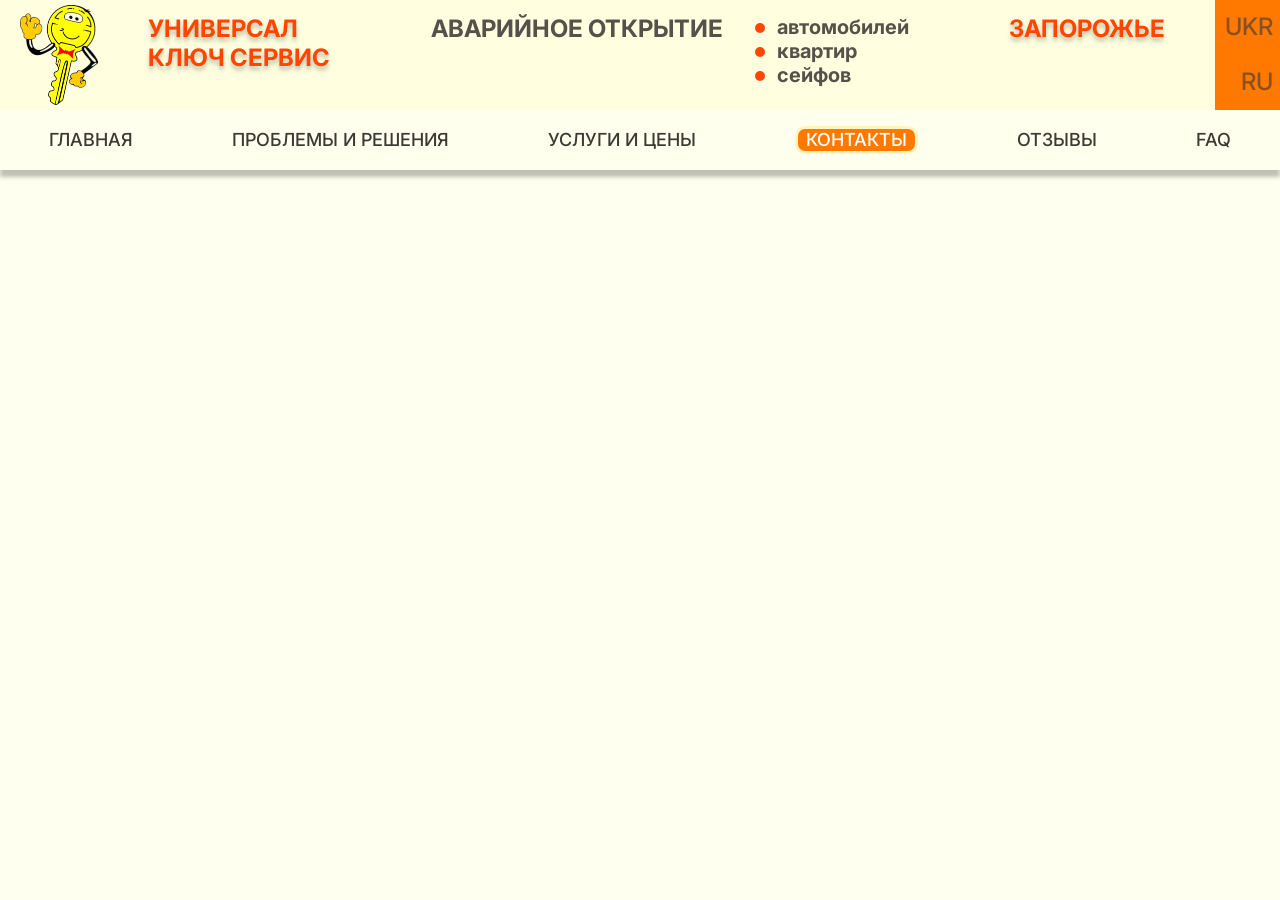
==== contacts.html @ 2f9678eb "add faq page" ====
<!doctype html>
<html lang="ru">
<head>
    <meta charset="UTF-8">
    <meta name="viewport"
          content="width=device-width, user-scalable=no, initial-scale=1.0, maximum-scale=1.0, minimum-scale=1.0">
    <meta http-equiv="X-UA-Compatible" content="ie=edge">

    <link rel="preconnect" href="https://fonts.googleapis.com">
    <link rel="preconnect" href="https://fonts.gstatic.com" crossorigin>
    <link href="https://fonts.googleapis.com/css2?family=Inter:wght@400;500;700&display=swap" rel="stylesheet">

    <link rel="shortcut icon" href="img/logo.ico">
    <link rel="stylesheet" href="css/bootstrap.min.css">
    <link rel="stylesheet" href="css/style.css">
    <title>Контакты</title>
</head>
<body>
<!--container-fluid-->
<div class="container-fluid">
    <!--    header-->
    <header class="header__header">
        <div class="header__burger">
            <div class="burger__line" id="burger-line">
                <span></span>
            </div>
        </div>
        <section class="header__top">
            <section class="header__top-left">
                <div class="header__logo">
                    <img src="img/logo.png" alt="logo">
                </div>
            </section>
            <section class="header__top-center">
                <div class="header__name">
                    <h1>УНИВЕРСАЛ КЛЮЧ СЕРВИС</h1>
                </div>
                <div class="header__description">
                    <h2>АВАРИЙНОЕ ОТКРЫТИЕ</h2>
                    <ul>
                        <li>автомобилей</li>
                        <li>квартир</li>
                        <li>сейфов</li>
                    </ul>
                </div>
                <div class="header__location">
                    <h2>ЗАПОРОЖЬЕ</h2>
                </div>
            </section>
            <section class="header__rop-right">
                <div class="header__language">
                    <div class="header__language-uk">
                        <a href="index-uk.html">UKR</a>
                    </div>
                    <div class="header__language-line"></div>
                    <div class="header__language-ru">
                        <a href="index.html">RU</a>
                    </div>
                </div>
            </section>
        </section>
        <nav class="header__nav">
            <ul class="nav__list" id="burger-content">
                <li class="nav__item">
                    <a href="index.html" class="nav__link">ГЛАВНАЯ</a>
                </li>
                <li class="nav__item">
                    <a href="problems.html" class="nav__link">ПРОБЛЕМЫ И РЕШЕНИЯ</a>
                </li>
<!--                <li class="nav__item">-->
<!--                    <a href="documents.html" class="nav__link">ГАРАНТИИ И ДОКУМЕНТЫ</a>-->
<!--                </li>-->
                <li class="nav__item">
                    <a href="price.html" class="nav__link">УСЛУГИ И ЦЕНЫ</a>
                </li>
                <li class="nav__item nav__item-active">
                    <a href="contacts.html" class="nav__link">КОНТАКТЫ</a>
                </li>
                <li class="nav__item">
                    <a href="reviews.html" class="nav__link">ОТЗЫВЫ</a>
                </li>
                <li class="nav__item">
                    <a href="faq.html" class="nav__link">FAQ</a>
                </li>
                <li class="header__burger-language">
                    <div class="header__language">
                        <div class="header__language-uk">
                            <a href="index-uk.html">UKR</a>
                        </div>
                        <div class="header__language-ru">
                            <a href="index.html">RU</a>
                        </div>
                    </div>
                </li>
            </ul>
        </nav>
    </header>

    <!--    main-->
    <main></main>


    <!--    container fluid-->
</div>

<script src="js/script.js"></script>
</body>
</html>
---- css/style.css ----
@import "nullstyle.css";

body {
    background: #FFFFF0;
    font-family: 'Inter', sans-serif;
}
.container-fluid {
    padding: 0;
}

/*header*/
.header__header {
    width: 100%;
}
/*header-top*/
.header__top {
    display: flex;
    flex-direction: row;
    justify-content: space-between;
    background: #FFFFE0;
    height: 110px;
    /*padding: 0 20px;*/
    padding: 0 0 0 20px;
}
.header__top-left {
    display: flex;
    flex-direction: column;
    justify-content: center;
}
.header__logo {
    height: 100px;
}
.header__logo img {
    height: 100%;
}
.header__top-center {
    display: flex;
    flex-direction: row;
    justify-content: space-around;
    align-items: flex-start;
    width: 100%;
    padding: 15px 0 0 0;
}
.header__name {
    max-width: 184px;
}
.header__name h1,
.header__location h2 {
    font-style: normal;
    font-weight: 700;
    font-size: 1.5rem;
    line-height: 120%;
    color: #FF4500;
    text-shadow: 0 4px 4px rgba(0, 0, 0, 0.25);
}
.header__description {
    color: rgba(61, 58, 53, 0.88);
    display: flex;
    flex-direction: row;
}
.header__description h2 {
    font-weight: 700;
    font-size: 1.5rem;
    line-height: 120%;
    margin: 0 32px 0 0;
}
.header__description li {
    font-weight: 700;
    font-size: 1.25rem;
    line-height: 120%;
    display: flex;
    flex-direction: row;
    position: relative;
    padding: 0 0 0 22px;
}
.header__description li:before {
    content: "";
    width: 10px;
    height: 10px;
    background: #FF4500;
    border-radius: 50%;
    position: absolute;
    top: 8px;
    left: 0;
}
.header__location {}
.header__top-right {}
.header__language {
    display: flex;
    flex-direction: column;
    height: 100%;
    justify-content: space-between;
}
.header__language-line {
    width: 100%;
    height: 1px;
    background: rgba(61, 58, 53, 0.62);
}
.header__language-uk,
.header__language-ru {
    height: 50%;
    background: #FF7800;
    width: 65px;
    padding: 13px 7px 0 0;
    text-align: right;
}
.header__language-uk a,
.header__language-ru a {
    font-weight: 500;
    font-size: 1.5rem;
    line-height: 120%;
    color: rgba(61, 58, 53, 0.62);
}
/*header-nav*/
.header__nav {
    width: 100%;
    height: 60px;
    background: #FFFFEE;
    box-shadow: 0 7px 4px rgba(0, 0, 0, 0.25);
}
.nav__list {
    display: flex;
    flex-direction: row;
    justify-content: space-around;
    height: 100%;
    align-items: center;
}
.nav__item {}
.nav__link {
    font-weight: 500;
    font-size: 1.125rem;
    line-height: 120%;
    color: #3D3A35;
}
.nav__item-active {
    background: #FF7800;
    border-radius: 10px;
    border: 3px solid #FFF5BF;
}
.nav__item-active .nav__link {
    color: #FFF;
    padding: 5px 8px;
}

/*main*/
.main {
    padding: 32px 5px;
    max-width: 1200px;
    margin: 0 auto;
}
.main section {
    margin-bottom: 32px;
}
.main__title {
    font-weight: 700;
    font-size: 1.25rem;
    line-height: 120%;
    color: #FF4500;
    margin: 0 0 30px 0;
    text-align: center;
}


/*ADAPTIVE*/
@media (max-width: 1200px) {
/*    header*/
    .nav__link {
        font-size: 1rem;
    }
}
@media (max-width: 992px) {
    /*    header*/
    .header__location {
        display: none;
    }
    .header__description h2 {
        font-size: 1.25rem;
    }
    .header__description li {
        font-size: 1rem;
    }
    .nav__link {
        font-size: 0.825rem;
    }
}

/*BURGER*/
@media (min-width: 767px) {
    .header__burger-language {
        display: none;
    }
}
@media (max-width: 767px) {
    body .overflow-hidden {
        overflow: hidden;
    }
    .header__top {
        display: none;
    }
    .burger__line span,
    .burger__line:before,
    .burger__line:after {
        content: "";
        width: 40px;
        height: 3px;
        background: #FF4500;
        position: fixed;
        right: 15px;
        z-index: 10;
    }
    .burger__line:before {
        top: 17px;
    }
    .burger__line span {
        top: 27px;
    }
    .burger__line:after {
        top: 37px;
    }
    .header__header:before {
        content: "";
        width: 100%;
        height: 65px;
        position: fixed;
        top: 0;
        left: 0;
        background: #FFFFE0;
        z-index: 8;
        box-shadow: 0 6px 4px rgba(0, 0, 0, 0.15);
    }
    .header__nav {
        padding: 60px 0 0 0;
        box-shadow: none;
    }
    .nav__list {
        position: fixed;
        top: -100vh;
        left: 0;
        width: 100%;
        height: 100vh;
        z-index: 4;
        background: #FF7800;
        text-align: right;
        transition: all 0.5s ease 0s;
        overflow: auto;
        flex-direction: column;
        padding: 85px 20px 0 0;
        justify-content: flex-start;
        align-items: flex-end;
    }
    .nav__list.active {
        top: 0;
    }
    .nav__item {
        margin: 0 0 15px 0;
        text-align: right;
    }
    .nav__link {
        font-size: 1.125rem;
    }
    .nav__item:last-child {
        margin: 0 0 25px 0;
    }
    .header__burger-language {
        display: block;
        height: 55px;
    }
    .header__language {
        display: flex;
        flex-direction: row;
    }
    .header__language-uk,
    .header__language-ru {
        background: rgba(0, 0, 0, 0.25);
        height: 100%;
        width: 65px;
    }
    .header__language-uk {
        border-right: 1px solid #3D3A35;
    }
    .header__language-uk a,
    .header__language-ru a {
        color: #fff;
        padding: 13px 7px 0 0;
        font-size: 1.125rem;
        font-weight: 400;
    }
}
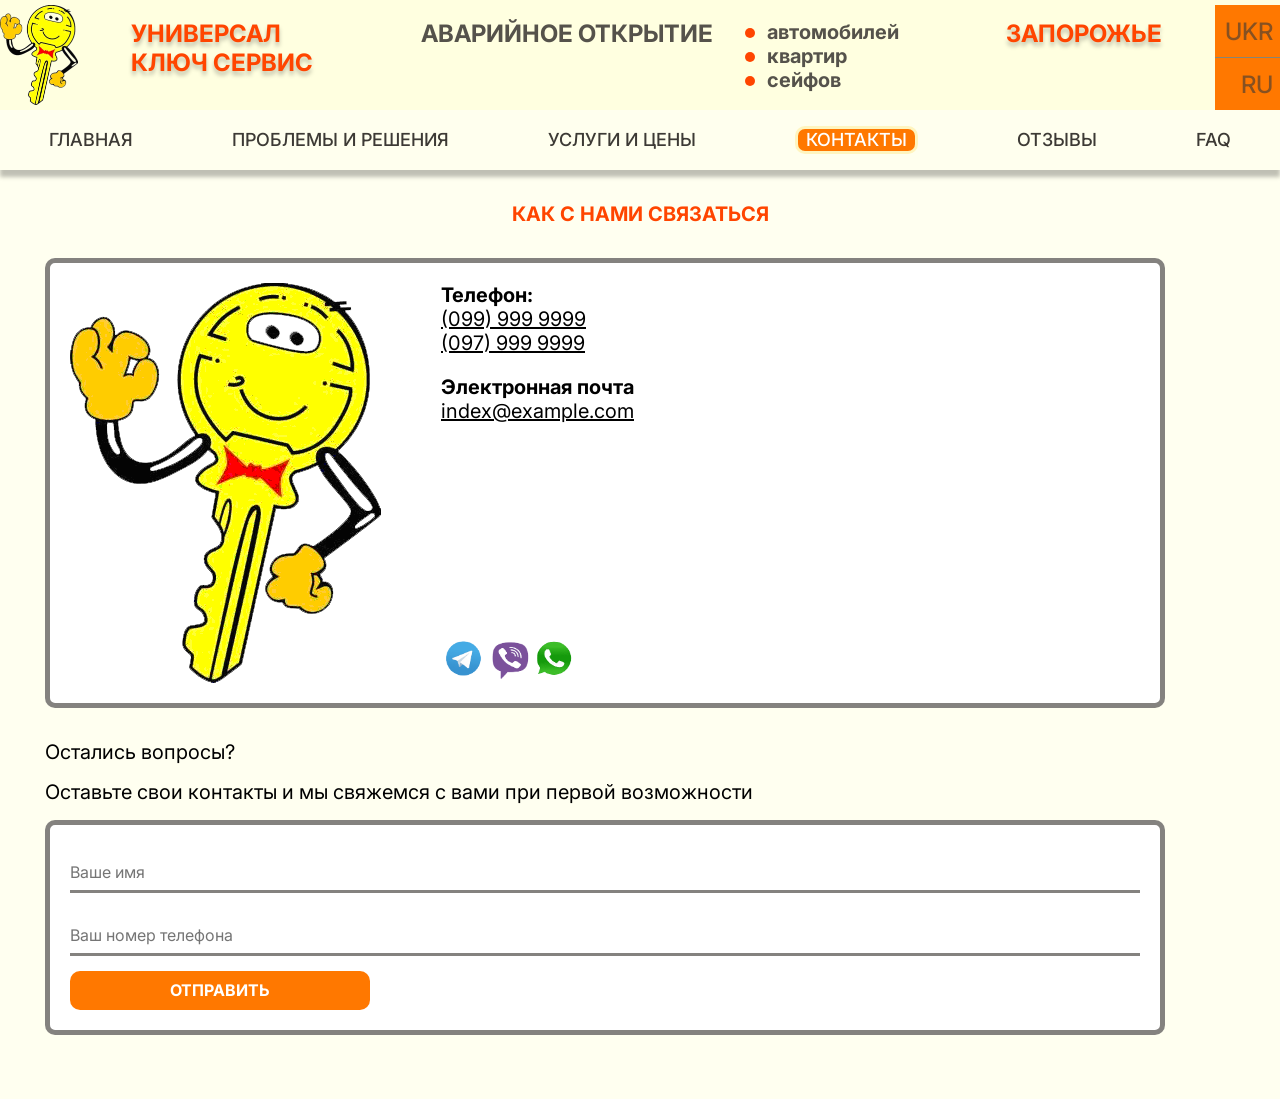
==== commit 47fd1699: "contacts page" ====
--- a/contacts.html
+++ b/contacts.html
@@ -13,6 +13,7 @@
     <link rel="shortcut icon" href="img/logo.ico">
     <link rel="stylesheet" href="css/bootstrap.min.css">
     <link rel="stylesheet" href="css/style.css">
+    <link rel="stylesheet" href="css/contacts.css">
     <title>Контакты</title>
 </head>
 <body>
@@ -97,7 +98,59 @@
     </header>
 
     <!--    main-->
-    <main></main>
+    <main class="main">
+        <section>
+            <h3 class="main__title">КАК С НАМИ СВЯЗАТЬСЯ</h3>
+        </section>
+        <section class="contacts">
+            <div class="contacts__div">
+                <div class="contacts__img">
+                    <img src="img/logo.png" alt="logo">
+                </div>
+                <div class="contacts__info">
+                    <div class="contacts__top">
+                        <div class="contacts__tel">
+                            <p>Телефон:</p>
+                            <a href="tel:+380999999999">(099) 999 9999</a>
+                            <a href="tel:+380979999999">(097) 999 9999</a>
+                        </div>
+                        <div class="contacts__email">
+                            <p>Электронная почта</p>
+                            <a href="mailto:index@example.com">index@example.com</a>
+                        </div>
+                    </div>
+                    <div class="contacts__soc">
+                        <a href="#">
+                            <img src="img/icons/telegram.png" alt="">
+                        </a>
+                        <a href="#">
+                            <img src="img/icons/viber.png" alt="">
+                        </a>
+                        <a href="#">
+                            <img src="img/icons/watsapp.png" alt="">
+                        </a>
+                    </div>
+                </div>
+            </div>
+        </section>
+        <section class="forms">
+            <p>
+                Остались вопросы?
+            </p>
+            <p>
+                Оставьте свои контакты и мы свяжемся с вами при первой возможности
+            </p>
+            <div class="forms__div">
+                <form action="mailto:chikalova.t@gmail.com">
+                    <label for="forms-name"></label>
+                    <input id="forms-name" type="text" name="name" value="" placeholder="Ваше имя">
+                    <label for="forms-tel"></label>
+                    <input id="forms-tel" type="tel" name="tel" value="" placeholder="Ваш номер телефона">
+                    <button type="submit">Отправить</button>
+                </form>
+            </div>
+        </section>
+    </main>
 
 
     <!--    container fluid-->
--- a/css/style.css
+++ b/css/style.css
@@ -16,16 +16,10 @@
 .header__top {
     display: flex;
     flex-direction: row;
-    justify-content: space-between;
+    justify-content: space-around;
     background: #FFFFE0;
     height: 110px;
-    /*padding: 0 20px;*/
-    padding: 0 0 0 20px;
-}
-.header__top-left {
-    display: flex;
-    flex-direction: column;
-    justify-content: center;
+    padding: 5px 0 0 0;
 }
 .header__logo {
     height: 100px;
@@ -142,6 +136,82 @@
     padding: 5px 8px;
 }
 
+.selectlink {
+    position: relative;
+    display: inline-block;
+    width: 200px;
+    text-align: left;
+    margin: 10px;
+}
+.selectlink-control {
+    position: relative;
+    padding: 10px 15px;
+    border: 1px solid #dcdfe6;
+    border-radius: 4px;
+    background: #fff;
+    cursor: pointer;
+}
+.selectlink-control:after {
+    content: '';
+    border: 5px solid transparent;
+    border-top: 5px solid #999;
+    position: absolute;
+    top: 50%;
+    right: 15px;
+    margin-top: -3px;
+}
+.selectlink ul {
+    display: none;
+    box-sizing: border-box;
+    margin: 0;
+    padding: 0;
+    width: 100%;
+    height: auto;
+    max-height: 200px;
+    position: absolute;
+    top: 100%;
+    left: 0px;
+    border: 1px solid #dadada;
+    border-top: none;
+    background: #fff;
+    z-index: 9999;
+    overflow: auto;
+    user-select: none;
+}
+.selectlink li {
+    display: block;
+    margin: 0;
+    padding: 0;
+}
+.selectlink li a {
+    position: relative;
+    display: block;
+    margin: 0;
+    padding: 4px 6px 4px 15px;
+    font-weight: normal;
+    font-size: 1em;
+    line-height: 1.1;
+    cursor: pointer;
+    text-decoration: none;
+    color: #333;
+}
+.selectlink li a:hover {
+    background: #03a2ff;
+    color: #fff;
+}
+
+@media screen and (max-width: 700px) {
+    .body_pointer {
+        cursor: pointer;
+    }
+}
+
+
+
+
+
+
+
 /*main*/
 .main {
     padding: 32px 5px;
@@ -163,7 +233,7 @@
 
 /*ADAPTIVE*/
 @media (max-width: 1200px) {
-/*    header*/
+    /*    header*/
     .nav__link {
         font-size: 1rem;
     }
@@ -285,4 +355,7 @@
         font-size: 1.125rem;
         font-weight: 400;
     }
+    .nav__select {
+        display: none;
+    }
 }
--- a/css/contacts.css
+++ b/css/contacts.css
@@ -0,0 +1,116 @@
+.contacts {}
+.contacts__div {
+    max-width: 1120px;
+    background: #FFF;
+    border: rgba(61, 58, 53, 0.63) 5px solid;
+    border-radius: 10px;
+    padding: 20px;
+    display: flex;
+    flex-direction: row;
+}
+.contacts__img {
+    max-width: 350px;
+    margin: 0 60px 0 0;
+}
+.contacts__img img {
+    width: 100%;
+}
+.contacts__info {
+    font-size: 1.25rem;
+    line-height: 120%;
+    display: flex;
+    flex-direction: column;
+    justify-content: space-between;
+}
+.contacts__tel {
+    margin: 0 0 20px 0;
+    display: flex;
+    flex-direction: column;
+}
+.contacts__email {
+    margin: 0 0 50px 0;
+    display: flex;
+    flex-direction: column;
+}
+.contacts__tel p,
+.contacts__email p {
+    font-weight: 700;
+    color: #000000;
+    margin: 0;
+}
+.contacts__tel a,
+.contacts__email a {
+    font-weight: 400;
+    color: #000000;
+    text-decoration: underline;
+}
+.contacts__soc {
+    display: flex;
+    flex-direction: row;
+    height: 45px;
+}
+.contacts__soc img {
+    height: 100%;
+}
+
+.forms {}
+.forms p {
+    font-weight: 400;
+    color: #000000;
+    font-size: 1.25rem;
+    line-height: 120%;
+}
+.forms__div {
+    max-width: 1120px;
+    background: #FFF;
+    border: rgba(61, 58, 53, 0.63) 5px solid;
+    border-radius: 10px;
+    padding: 20px;
+}
+.forms__div form {
+    display: flex;
+    flex-direction: column;
+}
+.forms__div input {
+    height: 40px;
+    margin: 0 0 15px 0;
+    border-bottom: rgba(61, 58, 53, 0.63) 3px solid;
+}
+.forms__div input:last-child {
+    margin: 0 0 30px 0;
+}
+.forms__div button {
+    max-width: 300px;
+    font-weight: 700;
+    font-size: 1rem;
+    line-height: 120%;
+    text-transform: uppercase;
+    color: #FFFFFF;
+    background: #FF7800;
+    border-radius: 10px;
+    padding: 10px 15px;
+}
+
+
+
+
+/*adaptive*/
+@media (max-width: 767px) {
+    .contacts__div,
+    .forms__div {
+        padding: 10px;
+    }
+    .contacts__img {
+        max-width: 200px;
+        margin: 0 20px 0 0;
+    }
+}
+@media (max-width: 480px) {
+    .contacts__div,
+    .forms__div {
+        padding: 3px;
+    }
+    .contacts__img {
+        display: none;
+    }
+}
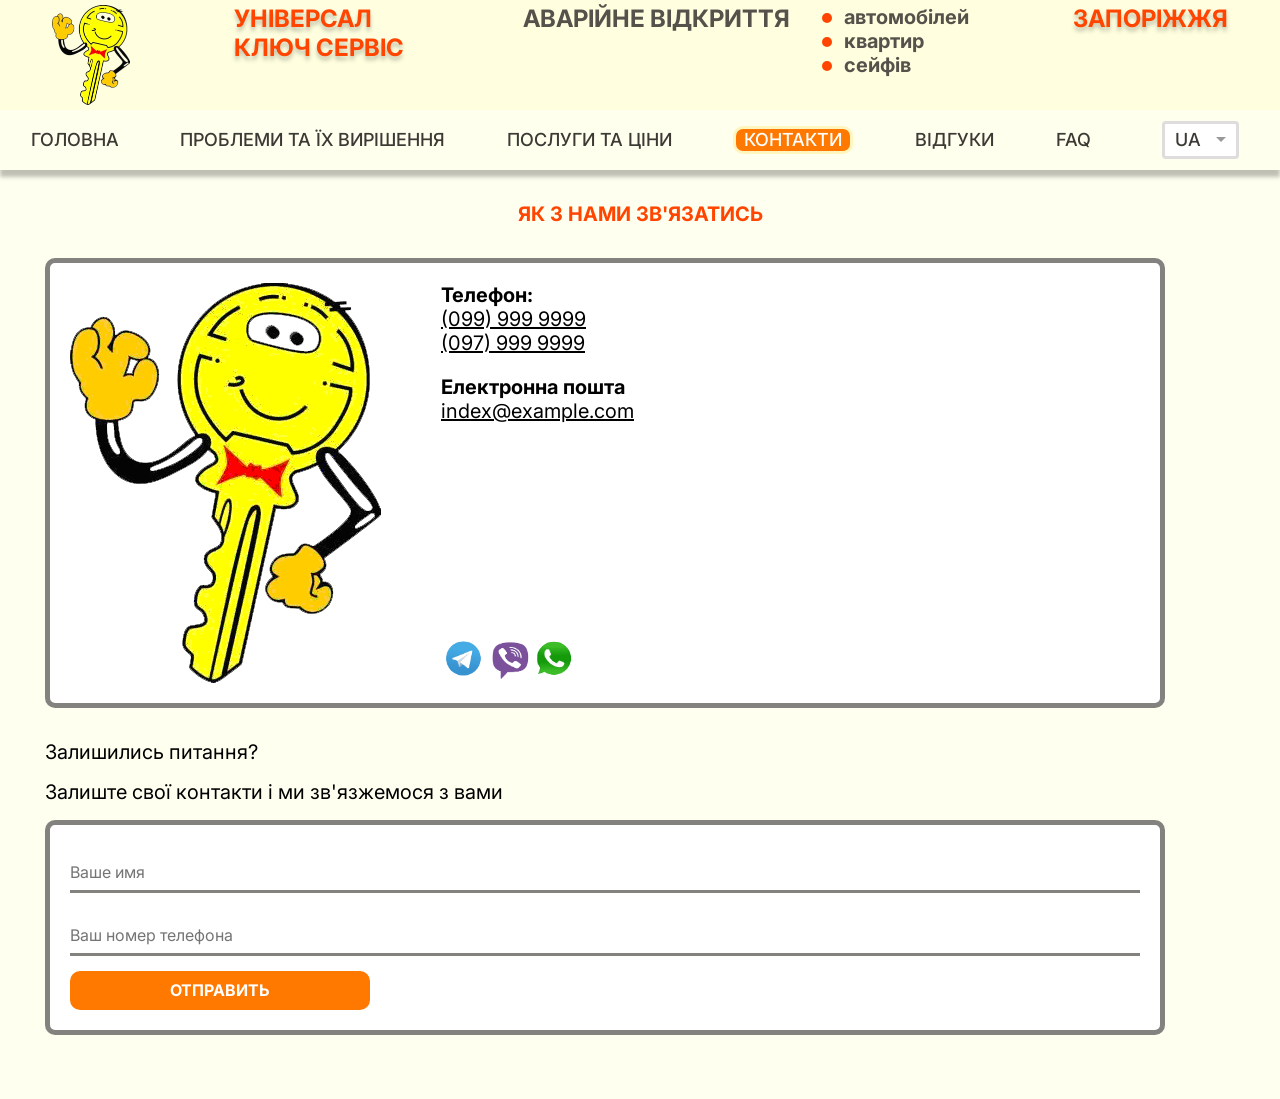
==== commit 2f45b243: "fix changed lang (mobile)" ====
--- a/contacts.html
+++ b/contacts.html
@@ -1,5 +1,5 @@
 <!doctype html>
-<html lang="ru">
+<html lang="ua">
 <head>
     <meta charset="UTF-8">
     <meta name="viewport"
@@ -14,7 +14,7 @@
     <link rel="stylesheet" href="css/bootstrap.min.css">
     <link rel="stylesheet" href="css/style.css">
     <link rel="stylesheet" href="css/contacts.css">
-    <title>Контакты</title>
+    <title>Контакти</title>
 </head>
 <body>
 <!--container-fluid-->
@@ -27,69 +27,59 @@
             </div>
         </div>
         <section class="header__top">
-            <section class="header__top-left">
-                <div class="header__logo">
-                    <img src="img/logo.png" alt="logo">
-                </div>
-            </section>
-            <section class="header__top-center">
-                <div class="header__name">
-                    <h1>УНИВЕРСАЛ КЛЮЧ СЕРВИС</h1>
-                </div>
-                <div class="header__description">
-                    <h2>АВАРИЙНОЕ ОТКРЫТИЕ</h2>
-                    <ul>
-                        <li>автомобилей</li>
-                        <li>квартир</li>
-                        <li>сейфов</li>
-                    </ul>
-                </div>
-                <div class="header__location">
-                    <h2>ЗАПОРОЖЬЕ</h2>
-                </div>
-            </section>
-            <section class="header__rop-right">
-                <div class="header__language">
-                    <div class="header__language-uk">
-                        <a href="index-uk.html">UKR</a>
-                    </div>
-                    <div class="header__language-line"></div>
-                    <div class="header__language-ru">
-                        <a href="index.html">RU</a>
-                    </div>
-                </div>
-            </section>
+            <div class="header__logo">
+                <img src="img/logo.png" alt="logo">
+            </div>
+            <div class="header__name">
+                    <h1>УНІВЕРСАЛ КЛЮЧ СЕРВІС</h1>
+            </div>
+            <div class="header__description">
+                <h2>АВАРІЙНЕ ВІДКРИТТЯ</h2>
+                <ul>
+                    <li>автомобілей</li>
+                    <li>квартир</li>
+                    <li>сейфів</li>
+                </ul>
+            </div>
+            <div class="header__location">
+                <h2>ЗАПОРІЖЖЯ</h2>
+            </div>
         </section>
         <nav class="header__nav">
             <ul class="nav__list" id="burger-content">
                 <li class="nav__item">
-                    <a href="index.html" class="nav__link">ГЛАВНАЯ</a>
+                    <a href="index.html" class="nav__link">ГОЛОВНА</a>
                 </li>
                 <li class="nav__item">
-                    <a href="problems.html" class="nav__link">ПРОБЛЕМЫ И РЕШЕНИЯ</a>
+                    <a href="problems.html" class="nav__link">ПРОБЛЕМИ ТА ЇХ ВИРІШЕННЯ</a>
                 </li>
-<!--                <li class="nav__item">-->
-<!--                    <a href="documents.html" class="nav__link">ГАРАНТИИ И ДОКУМЕНТЫ</a>-->
-<!--                </li>-->
                 <li class="nav__item">
-                    <a href="price.html" class="nav__link">УСЛУГИ И ЦЕНЫ</a>
+                    <a href="price.html" class="nav__link">ПОСЛУГИ ТА ЦІНИ</a>
                 </li>
                 <li class="nav__item nav__item-active">
-                    <a href="contacts.html" class="nav__link">КОНТАКТЫ</a>
+                    <a href="contacts.html" class="nav__link">КОНТАКТИ</a>
                 </li>
                 <li class="nav__item">
-                    <a href="reviews.html" class="nav__link">ОТЗЫВЫ</a>
+                    <a href="reviews.html" class="nav__link">ВІДГУКИ</a>
                 </li>
                 <li class="nav__item">
                     <a href="faq.html" class="nav__link">FAQ</a>
                 </li>
+                <li class="nav__item nav__select">
+                    <div class="nav__select-control">UA</div>
+                    <ul>
+                        <li>
+                            <a href="contacts_ru.html">RU</a>
+                        </li>
+                    </ul>
+                </li>
                 <li class="header__burger-language">
                     <div class="header__language">
-                        <div class="header__language-uk">
-                            <a href="index-uk.html">UKR</a>
+                        <div class="header__language-uk nav__change-lang">
+                            <a href="contacts.html">UK</a>
                         </div>
                         <div class="header__language-ru">
-                            <a href="index.html">RU</a>
+                            <a href="contacts_ru.html">RU</a>
                         </div>
                     </div>
                 </li>
@@ -100,7 +90,7 @@
     <!--    main-->
     <main class="main">
         <section>
-            <h3 class="main__title">КАК С НАМИ СВЯЗАТЬСЯ</h3>
+            <h3 class="main__title">ЯК З НАМИ ЗВ'ЯЗАТИСЬ</h3>
         </section>
         <section class="contacts">
             <div class="contacts__div">
@@ -115,7 +105,7 @@
                             <a href="tel:+380979999999">(097) 999 9999</a>
                         </div>
                         <div class="contacts__email">
-                            <p>Электронная почта</p>
+                            <p>Електронна пошта</p>
                             <a href="mailto:index@example.com">index@example.com</a>
                         </div>
                     </div>
@@ -135,10 +125,10 @@
         </section>
         <section class="forms">
             <p>
-                Остались вопросы?
+                Залишились питання?
             </p>
             <p>
-                Оставьте свои контакты и мы свяжемся с вами при первой возможности
+                Залиште свої контакти і ми зв'язжемося з вами
             </p>
             <div class="forms__div">
                 <form action="mailto:chikalova.t@gmail.com">
@@ -156,6 +146,8 @@
     <!--    container fluid-->
 </div>
 
+<script src="https://code.jquery.com/jquery-3.6.1.min.js"></script>
+<script src="js/lang.js"></script>
 <script src="js/script.js"></script>
 </body>
 </html>
--- a/css/style.css
+++ b/css/style.css
@@ -136,31 +136,35 @@
     padding: 5px 8px;
 }
 
-.selectlink {
+/*change lang*/
+.nav__select {
     position: relative;
     display: inline-block;
-    width: 200px;
     text-align: left;
     margin: 10px;
 }
-.selectlink-control {
+.nav__select-control {
     position: relative;
-    padding: 10px 15px;
-    border: 1px solid #dcdfe6;
+    padding: 5px 35px 5px 10px;
+    border: 3px solid rgba(197, 193, 193, 0.57);
     border-radius: 4px;
     background: #fff;
     cursor: pointer;
-}
-.selectlink-control:after {
+    font-weight: 500;
+    font-size: 1.125rem;
+    line-height: 120%;
+    color: #3D3A35;
+}
+.nav__select-control:after {
     content: '';
     border: 5px solid transparent;
     border-top: 5px solid #999;
     position: absolute;
     top: 50%;
-    right: 15px;
+    right: 10px;
     margin-top: -3px;
 }
-.selectlink ul {
+.nav__select ul {
     display: none;
     box-sizing: border-box;
     margin: 0;
@@ -170,7 +174,7 @@
     max-height: 200px;
     position: absolute;
     top: 100%;
-    left: 0px;
+    left: 0;
     border: 1px solid #dadada;
     border-top: none;
     background: #fff;
@@ -178,36 +182,34 @@
     overflow: auto;
     user-select: none;
 }
-.selectlink li {
+.nav__select li {
     display: block;
     margin: 0;
     padding: 0;
 }
-.selectlink li a {
+.nav__select li a {
     position: relative;
     display: block;
     margin: 0;
     padding: 4px 6px 4px 15px;
-    font-weight: normal;
-    font-size: 1em;
-    line-height: 1.1;
+    font-weight: 500;
+    font-size: 1.125rem;
+    line-height: 120%;
+    color: #3D3A35;
     cursor: pointer;
     text-decoration: none;
-    color: #333;
-}
-.selectlink li a:hover {
+}
+.nav__select li a:hover {
     background: #03a2ff;
     color: #fff;
 }
+
 
 @media screen and (max-width: 700px) {
     .body_pointer {
         cursor: pointer;
     }
 }
-
-
-
 
 
 
@@ -344,14 +346,23 @@
         background: rgba(0, 0, 0, 0.25);
         height: 100%;
         width: 65px;
-    }
-    .header__language-uk {
-        border-right: 1px solid #3D3A35;
+        display: flex;
+        flex-direction: row;
+        justify-content: center;
+    }
+    /*.header__language-uk {*/
+    /*    border-right: 1px solid #3D3A35;*/
+    /*}*/
+    .nav__change-lang {
+        border: #FFFFEE 2px solid;
+        border-radius: 4px;
+    }
+    .nav__change-lang a {
+        text-decoration: underline;
     }
     .header__language-uk a,
     .header__language-ru a {
         color: #fff;
-        padding: 13px 7px 0 0;
         font-size: 1.125rem;
         font-weight: 400;
     }
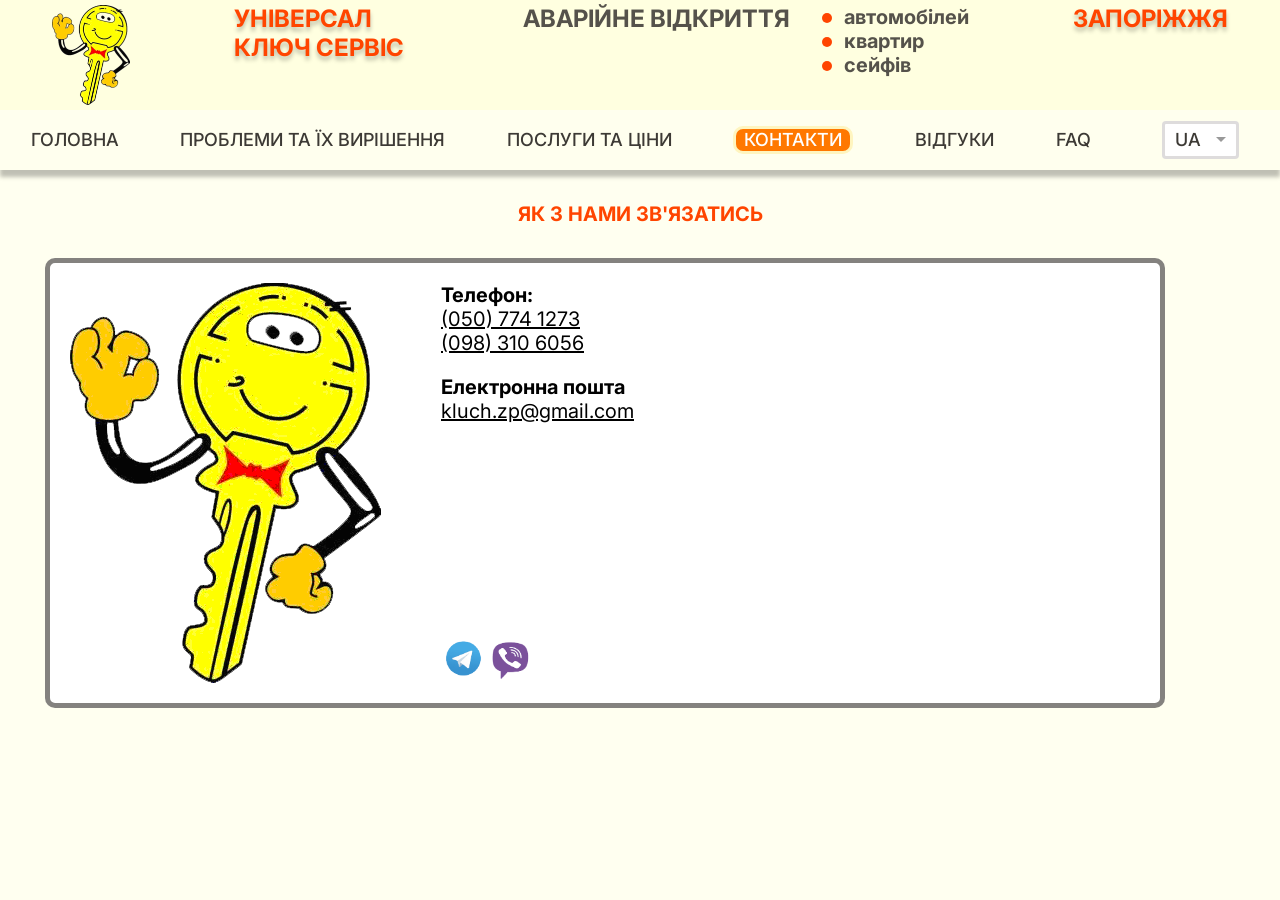
==== commit 0067da01: "change index.html and contacts" ====
--- a/contacts.html
+++ b/contacts.html
@@ -101,43 +101,23 @@
                     <div class="contacts__top">
                         <div class="contacts__tel">
                             <p>Телефон:</p>
-                            <a href="tel:+380999999999">(099) 999 9999</a>
-                            <a href="tel:+380979999999">(097) 999 9999</a>
+                            <a href="tel:+380507741273">(050) 774 1273</a>
+                            <a href="tel:+380983106056">(098) 310 6056</a>
                         </div>
                         <div class="contacts__email">
                             <p>Електронна пошта</p>
-                            <a href="mailto:index@example.com">index@example.com</a>
+                            <a href="mailto:kluch.zp@gmail.com">kluch.zp@gmail.com</a>
                         </div>
                     </div>
                     <div class="contacts__soc">
-                        <a href="#">
-                            <img src="img/icons/telegram.png" alt="">
+                        <a target="_blank" href="https://t.me/kluchzp">
+                            <img src="img/icons/telegram.png" alt="viber link">
                         </a>
-                        <a href="#">
-                            <img src="img/icons/viber.png" alt="">
-                        </a>
-                        <a href="#">
-                            <img src="img/icons/watsapp.png" alt="">
+                        <a target="_blank" href="viber://chat?number=+380507741273">
+                            <img src="img/icons/viber.png" alt="telegram link">
                         </a>
                     </div>
                 </div>
-            </div>
-        </section>
-        <section class="forms">
-            <p>
-                Залишились питання?
-            </p>
-            <p>
-                Залиште свої контакти і ми зв'язжемося з вами
-            </p>
-            <div class="forms__div">
-                <form action="mailto:chikalova.t@gmail.com">
-                    <label for="forms-name"></label>
-                    <input id="forms-name" type="text" name="name" value="" placeholder="Ваше имя">
-                    <label for="forms-tel"></label>
-                    <input id="forms-tel" type="tel" name="tel" value="" placeholder="Ваш номер телефона">
-                    <button type="submit">Отправить</button>
-                </form>
             </div>
         </section>
     </main>
--- a/css/style.css
+++ b/css/style.css
@@ -46,6 +46,11 @@
     line-height: 120%;
     color: #FF4500;
     text-shadow: 0 4px 4px rgba(0, 0, 0, 0.25);
+}
+.header__tel p {
+    font-weight: 700;
+    font-size: 1.2rem;
+    color: rgba(61, 58, 53, 0.88);
 }
 .header__description {
     color: rgba(61, 58, 53, 0.88);
@@ -239,10 +244,24 @@
     .nav__link {
         font-size: 1rem;
     }
+    .header__tel p {
+        font-size: 1rem;
+    }
+    .header__name h1 {
+        margin: 0 15px 0 0;
+    }
+    .header__description h2 {
+        margin: 0 15px 0 0;
+        font-size: 1.25rem;
+    }
+    .header__description li {
+        font-size: 1rem;
+    }
 }
 @media (max-width: 992px) {
     /*    header*/
-    .header__location {
+    .header__location,
+    .header__tel {
         display: none;
     }
     .header__description h2 {
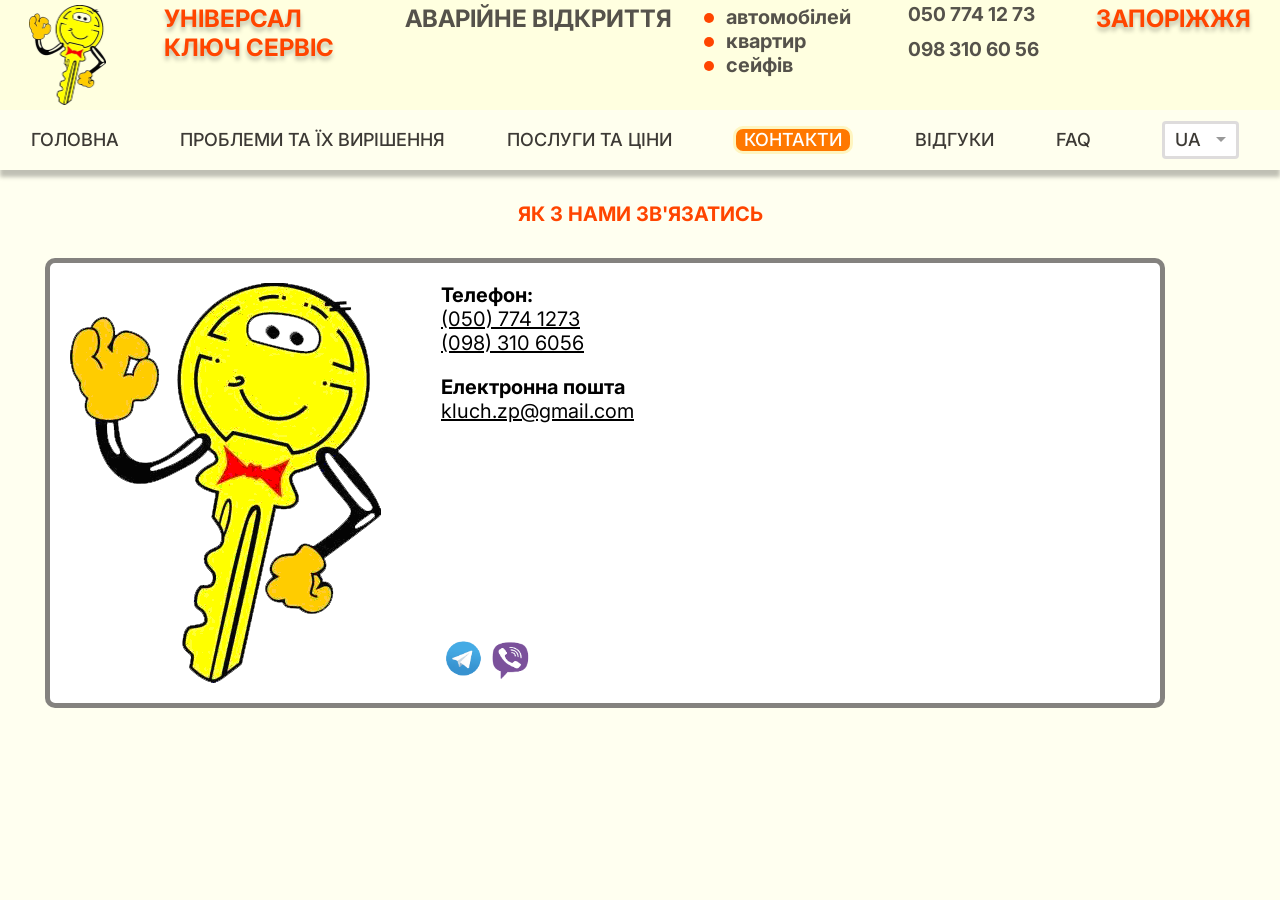
==== commit 9b712b32: "add text at main page and problems page" ====
--- a/contacts.html
+++ b/contacts.html
@@ -1,5 +1,5 @@
 <!doctype html>
-<html lang="ua">
+<html lang="uk">
 <head>
     <meta charset="UTF-8">
     <meta name="viewport"
@@ -40,6 +40,10 @@
                     <li>квартир</li>
                     <li>сейфів</li>
                 </ul>
+            </div>
+            <div class="header__tel">
+                <p>050 774 12 73</p>
+                <p>098 310 60 56</p>
             </div>
             <div class="header__location">
                 <h2>ЗАПОРІЖЖЯ</h2>
--- a/css/style.css
+++ b/css/style.css
@@ -40,6 +40,7 @@
 }
 .header__name h1,
 .header__location h2 {
+    text-transform: uppercase;
     font-style: normal;
     font-weight: 700;
     font-size: 1.5rem;
@@ -58,6 +59,7 @@
     flex-direction: row;
 }
 .header__description h2 {
+    text-transform: uppercase;
     font-weight: 700;
     font-size: 1.5rem;
     line-height: 120%;
@@ -130,6 +132,7 @@
     font-size: 1.125rem;
     line-height: 120%;
     color: #3D3A35;
+    text-transform: uppercase;
 }
 .nav__item-active {
     background: #FF7800;
@@ -229,6 +232,7 @@
     margin-bottom: 32px;
 }
 .main__title {
+    text-transform: uppercase;
     font-weight: 700;
     font-size: 1.25rem;
     line-height: 120%;
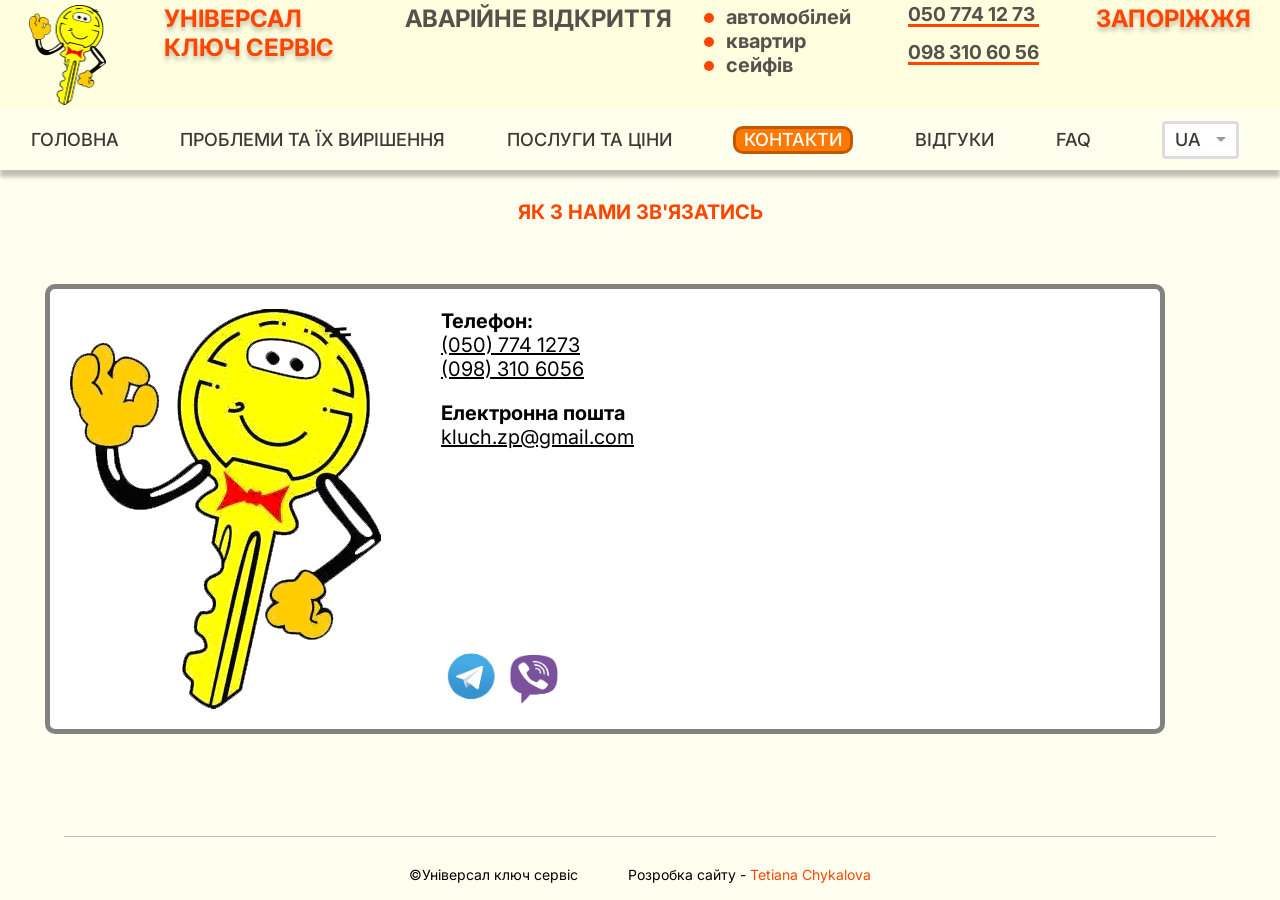
==== commit d689258e: "added footer and logo in mobile version" ====
--- a/contacts.html
+++ b/contacts.html
@@ -126,6 +126,21 @@
         </section>
     </main>
 
+    <footer class="footer">
+        <div class="footer__row">
+            <div>
+                <p>
+                    ©Універсал ключ сервіс
+                </p>
+            </div>
+            <div>
+                <p>
+                    Розробка сайту -
+                    <a target="_blank" href="https://tetiana-chykalova.click/#en">Tetiana Chykalova</a>
+                </p>
+            </div>
+        </div>
+    </footer>
 
     <!--    container fluid-->
 </div>
--- a/css/style.css
+++ b/css/style.css
@@ -6,6 +6,8 @@
 }
 .container-fluid {
     padding: 0;
+    position: relative;
+    min-height: 100%;
 }
 
 /*header*/
@@ -48,10 +50,24 @@
     color: #FF4500;
     text-shadow: 0 4px 4px rgba(0, 0, 0, 0.25);
 }
+.header__tel {
+    display: flex;
+    flex-direction: column;
+}
 .header__tel p {
     font-weight: 700;
     font-size: 1.2rem;
     color: rgba(61, 58, 53, 0.88);
+    /*text-shadow: 0 4px 4px rgba(255, 69, 0, 0.29);*/
+    display: flex;
+    flex-direction: column;
+}
+.header__tel p:after {
+    content: '';
+    padding: 3px 0 0 0;
+    width: 100%;
+    height: 2px;
+    background: #FF4500;
 }
 .header__description {
     color: rgba(61, 58, 53, 0.88);
@@ -137,7 +153,7 @@
 .nav__item-active {
     background: #FF7800;
     border-radius: 10px;
-    border: 3px solid #FFF5BF;
+    border: 3px solid rgba(0, 0, 0, 0.25);
 }
 .nav__item-active .nav__link {
     color: #FFF;
@@ -224,12 +240,14 @@
 
 /*main*/
 .main {
-    padding: 32px 5px;
+    padding: 30px 5px 100px;
     max-width: 1200px;
-    margin: 0 auto;
+    margin: 0 auto 30px;
+    display: flex;
+    flex-direction: column;
 }
 .main section {
-    margin-bottom: 32px;
+    margin-bottom: 30px;
 }
 .main__title {
     text-transform: uppercase;
@@ -239,6 +257,42 @@
     color: #FF4500;
     margin: 0 0 30px 0;
     text-align: center;
+}
+
+.footer {
+    position: absolute;
+    bottom: 0;
+    left: 0;
+    display: flex;
+    flex-direction: column;
+    justify-content: center;
+    margin: 0 auto;
+    width: 100%;
+}
+.footer:before {
+    content: '';
+    width: 90%;
+    height: 1px;
+    background: rgba(0, 0, 0, 0.25);
+    margin: 0 auto 30px;
+}
+.footer__row {
+    display: flex;
+    flex-direction: row;
+    justify-content: center;
+}
+.footer__row div:first-child {
+    margin: 0 50px 0 0;
+}
+.footer p {
+    font-size: 0.875rem;
+    line-height: 120%;
+    color: #000;
+}
+.footer a {
+    font-size: 0.875rem;
+    line-height: 120%;
+    color: #FF4500;
 }
 
 
@@ -276,6 +330,21 @@
     }
     .nav__link {
         font-size: 0.825rem;
+    }
+}
+@media (max-width: 767px) {
+    .footer {
+        padding: 0 5px;
+    }
+    .footer__row {
+        flex-direction: column;
+        justify-content: flex-start;
+    }
+    .footer:before {
+        width: 99%;
+    }
+    .footer__row div:first-child {
+        margin: 0;
     }
 }
 
@@ -298,7 +367,7 @@
         content: "";
         width: 40px;
         height: 3px;
-        background: #FF4500;
+        background: #FFFFE0;
         position: fixed;
         right: 15px;
         z-index: 10;
@@ -319,7 +388,9 @@
         position: fixed;
         top: 0;
         left: 0;
-        background: #FFFFE0;
+        /*background: #FF7800;*/
+        background: #FF7800 url('../img/logo-small.png') 5px 5px no-repeat;
+        background-size: 40px;
         z-index: 8;
         box-shadow: 0 6px 4px rgba(0, 0, 0, 0.15);
     }
@@ -334,7 +405,7 @@
         width: 100%;
         height: 100vh;
         z-index: 4;
-        background: #FF7800;
+        background: #FFFFE0;
         text-align: right;
         transition: all 0.5s ease 0s;
         overflow: auto;
@@ -352,6 +423,9 @@
     }
     .nav__link {
         font-size: 1.125rem;
+    }
+    .nav__item-active {
+        border: 3px solid rgba(0, 0, 0, 0.25);
     }
     .nav__item:last-child {
         margin: 0 0 25px 0;
@@ -377,7 +451,7 @@
     /*    border-right: 1px solid #3D3A35;*/
     /*}*/
     .nav__change-lang {
-        border: #FFFFEE 2px solid;
+        border: rgba(0, 0, 0, 0.25) 2px solid;
         border-radius: 4px;
     }
     .nav__change-lang a {
--- a/css/contacts.css
+++ b/css/contacts.css
@@ -47,7 +47,7 @@
 .contacts__soc {
     display: flex;
     flex-direction: row;
-    height: 45px;
+    height: 60px;
 }
 .contacts__soc img {
     height: 100%;
